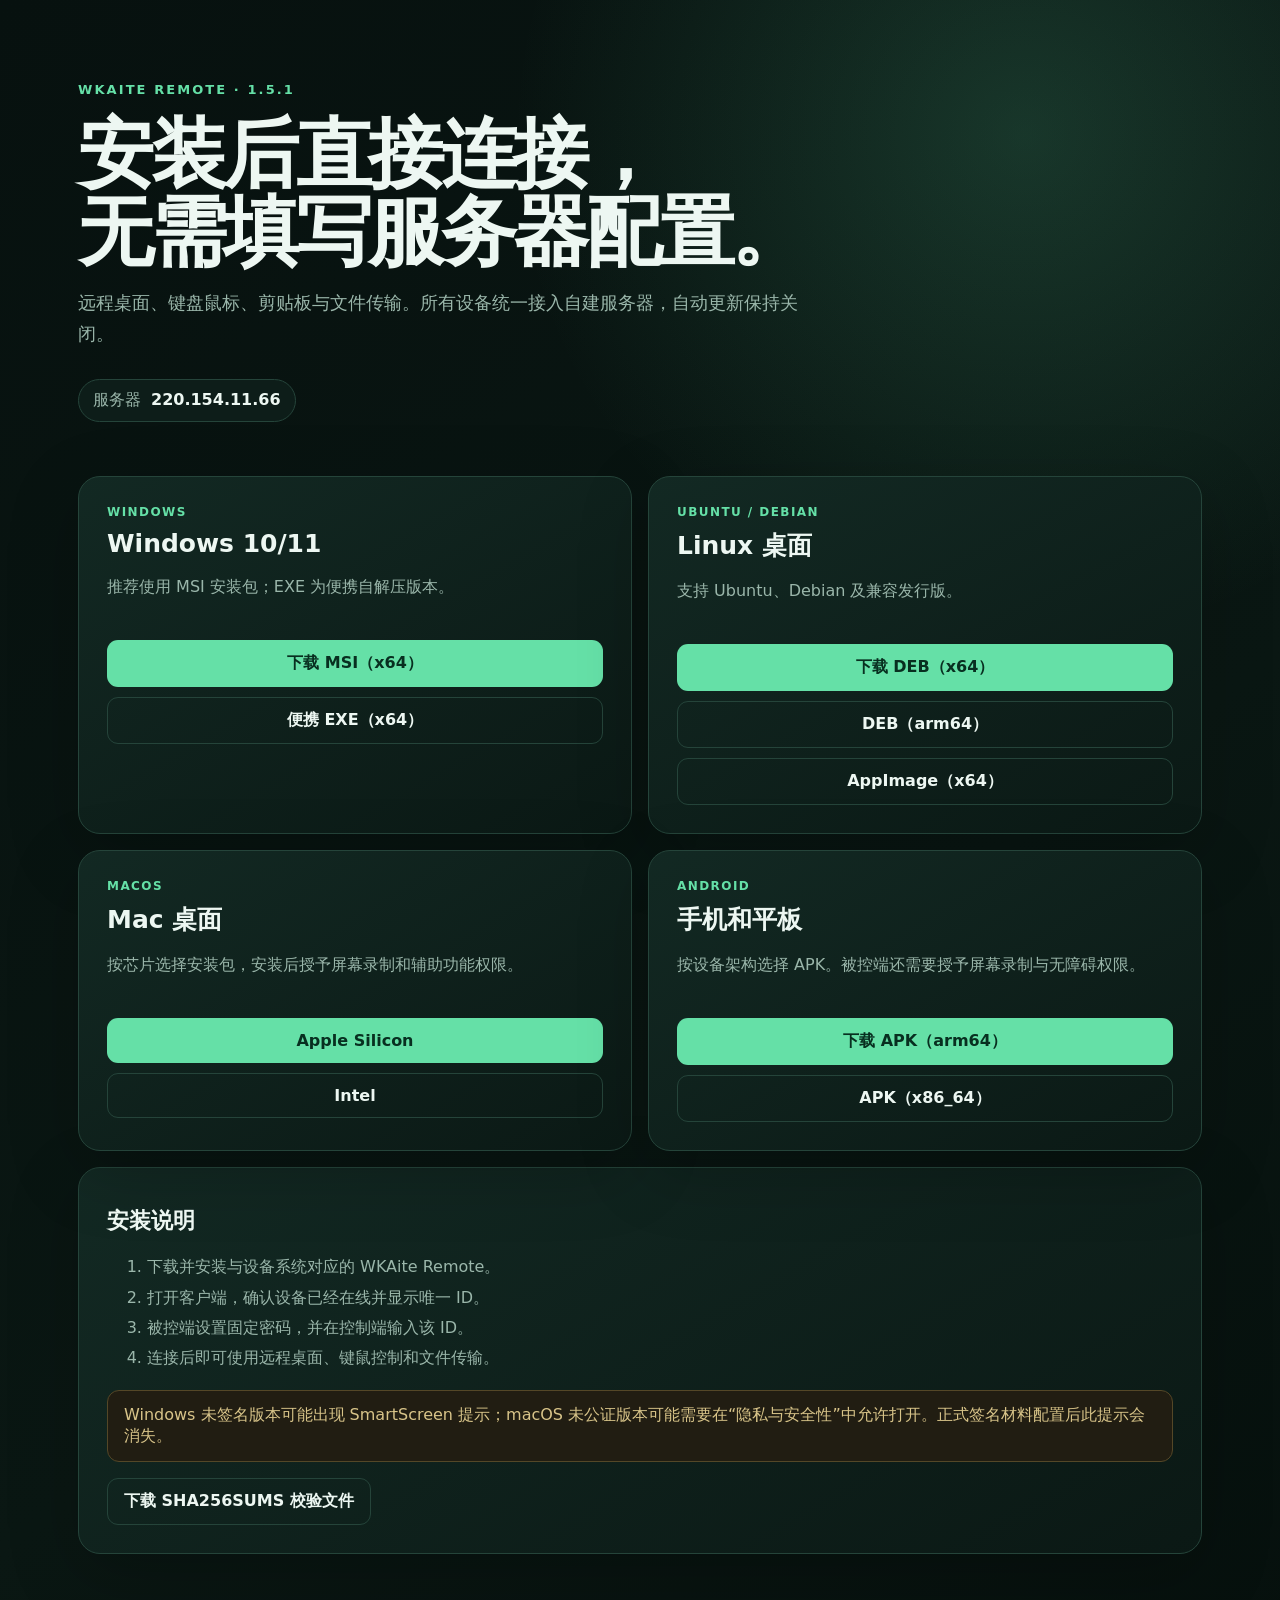
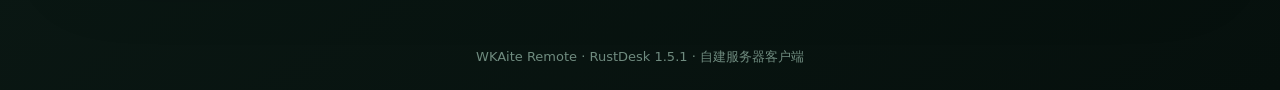
==== wkaite/download-site/index.html @ ba236d30 "feat: build WKAite Remote clients for four platforms" ====
<!doctype html>
<html lang="zh-CN">
<head>
  <meta charset="utf-8">
  <meta name="viewport" content="width=device-width, initial-scale=1">
  <meta name="description" content="WKAite Remote 自建服务器客户端下载">
  <title>WKAite Remote 下载</title>
  <link rel="stylesheet" href="styles.css">
</head>
<body>
  <header class="hero">
    <div class="eyebrow">WKAITE REMOTE · 1.5.1</div>
    <h1>安装后直接连接，<br>无需填写服务器配置。</h1>
    <p>远程桌面、键盘鼠标、剪贴板与文件传输。所有设备统一接入自建服务器，自动更新保持关闭。</p>
    <div class="server">服务器 <strong>220.154.11.66</strong></div>
  </header>

  <main>
    <section class="grid" aria-label="下载平台">
      <article class="card">
        <div class="platform">Windows</div>
        <h2>Windows 10/11</h2>
        <p>推荐使用 MSI 安装包；EXE 为便携自解压版本。</p>
        <a class="primary" data-asset="windowsMsi">下载 MSI（x64）</a>
        <a data-asset="windowsExe">便携 EXE（x64）</a>
      </article>

      <article class="card">
        <div class="platform">Ubuntu / Debian</div>
        <h2>Linux 桌面</h2>
        <p>支持 Ubuntu、Debian 及兼容发行版。</p>
        <a class="primary" data-asset="ubuntuDeb">下载 DEB（x64）</a>
        <a data-asset="ubuntuArmDeb">DEB（arm64）</a>
        <a data-asset="appImage">AppImage（x64）</a>
      </article>

      <article class="card">
        <div class="platform">macOS</div>
        <h2>Mac 桌面</h2>
        <p>按芯片选择安装包，安装后授予屏幕录制和辅助功能权限。</p>
        <a class="primary" data-asset="macArm">Apple Silicon</a>
        <a data-asset="macIntel">Intel</a>
      </article>

      <article class="card">
        <div class="platform">Android</div>
        <h2>手机和平板</h2>
        <p>按设备架构选择 APK。被控端还需要授予屏幕录制与无障碍权限。</p>
        <a class="primary" data-asset="androidArm">下载 APK（arm64）</a>
        <a data-asset="androidX64">APK（x86_64）</a>
      </article>
    </section>

    <section class="details">
      <h2>安装说明</h2>
      <ol>
        <li>下载并安装与设备系统对应的 WKAite Remote。</li>
        <li>打开客户端，确认设备已经在线并显示唯一 ID。</li>
        <li>被控端设置固定密码，并在控制端输入该 ID。</li>
        <li>连接后即可使用远程桌面、键鼠控制和文件传输。</li>
      </ol>
      <p class="note">Windows 未签名版本可能出现 SmartScreen 提示；macOS 未公证版本可能需要在“隐私与安全性”中允许打开。正式签名材料配置后此提示会消失。</p>
      <a class="checksum" data-asset="checksums">下载 SHA256SUMS 校验文件</a>
    </section>
  </main>

  <footer>WKAite Remote · RustDesk 1.5.1 · 自建服务器客户端</footer>
  <script src="release-config.js"></script>
  <script src="download.js"></script>
</body>
</html>
---- wkaite/download-site/styles.css ----
:root {
  color-scheme: dark;
  --bg: #07110f;
  --panel: #0f201c;
  --panel-2: #132a24;
  --line: #25443a;
  --text: #edf7f2;
  --muted: #9ab6aa;
  --accent: #65e0a7;
  --accent-dark: #082f20;
}
* { box-sizing: border-box; }
body {
  margin: 0;
  min-height: 100vh;
  background:
    radial-gradient(circle at 80% 8%, rgba(101, 224, 167, .17), transparent 32rem),
    linear-gradient(145deg, #07110f, #0a1713 60%, #06100d);
  color: var(--text);
  font-family: Inter, ui-sans-serif, system-ui, -apple-system, "Segoe UI", sans-serif;
}
.hero {
  max-width: 1180px;
  margin: 0 auto;
  padding: 82px 28px 54px;
}
.eyebrow {
  color: var(--accent);
  font-size: 13px;
  font-weight: 750;
  letter-spacing: .16em;
}
h1 {
  max-width: 850px;
  margin: 18px 0;
  font-size: clamp(38px, 7vw, 76px);
  line-height: 1.02;
  letter-spacing: -.045em;
}
.hero > p {
  max-width: 720px;
  color: var(--muted);
  font-size: 18px;
  line-height: 1.7;
}
.server {
  display: inline-flex;
  gap: 10px;
  margin-top: 12px;
  padding: 10px 14px;
  border: 1px solid var(--line);
  border-radius: 999px;
  color: var(--muted);
  background: rgba(15, 32, 28, .75);
}
.server strong { color: var(--text); }
main {
  max-width: 1180px;
  margin: 0 auto;
  padding: 0 28px 70px;
}
.grid {
  display: grid;
  grid-template-columns: repeat(2, minmax(0, 1fr));
  gap: 16px;
}
.card, .details {
  border: 1px solid var(--line);
  border-radius: 22px;
  background: linear-gradient(150deg, rgba(19, 42, 36, .94), rgba(11, 25, 21, .94));
  box-shadow: 0 20px 70px rgba(0, 0, 0, .22);
}
.card { padding: 28px; }
.platform {
  color: var(--accent);
  font-size: 12px;
  font-weight: 800;
  letter-spacing: .12em;
  text-transform: uppercase;
}
h2 { margin: 10px 0 8px; font-size: 25px; }
.card p { min-height: 50px; color: var(--muted); line-height: 1.6; }
a {
  display: flex;
  justify-content: center;
  margin-top: 10px;
  padding: 12px 16px;
  border: 1px solid var(--line);
  border-radius: 11px;
  color: var(--text);
  font-weight: 650;
  text-decoration: none;
}
a:hover { border-color: var(--accent); }
a.primary {
  border-color: transparent;
  background: var(--accent);
  color: var(--accent-dark);
}
.details { margin-top: 16px; padding: 28px; }
.details h2 { font-size: 22px; }
.details ol { color: var(--muted); line-height: 1.9; }
.note {
  padding: 14px 16px;
  border: 1px solid #544727;
  border-radius: 12px;
  color: #d8c489;
  background: #211d12;
}
.checksum { width: fit-content; }
footer {
  padding: 24px;
  color: #6f8b7f;
  text-align: center;
  font-size: 13px;
}
@media (max-width: 720px) {
  .hero { padding-top: 58px; }
  .grid { grid-template-columns: 1fr; }
  .card p { min-height: 0; }
}
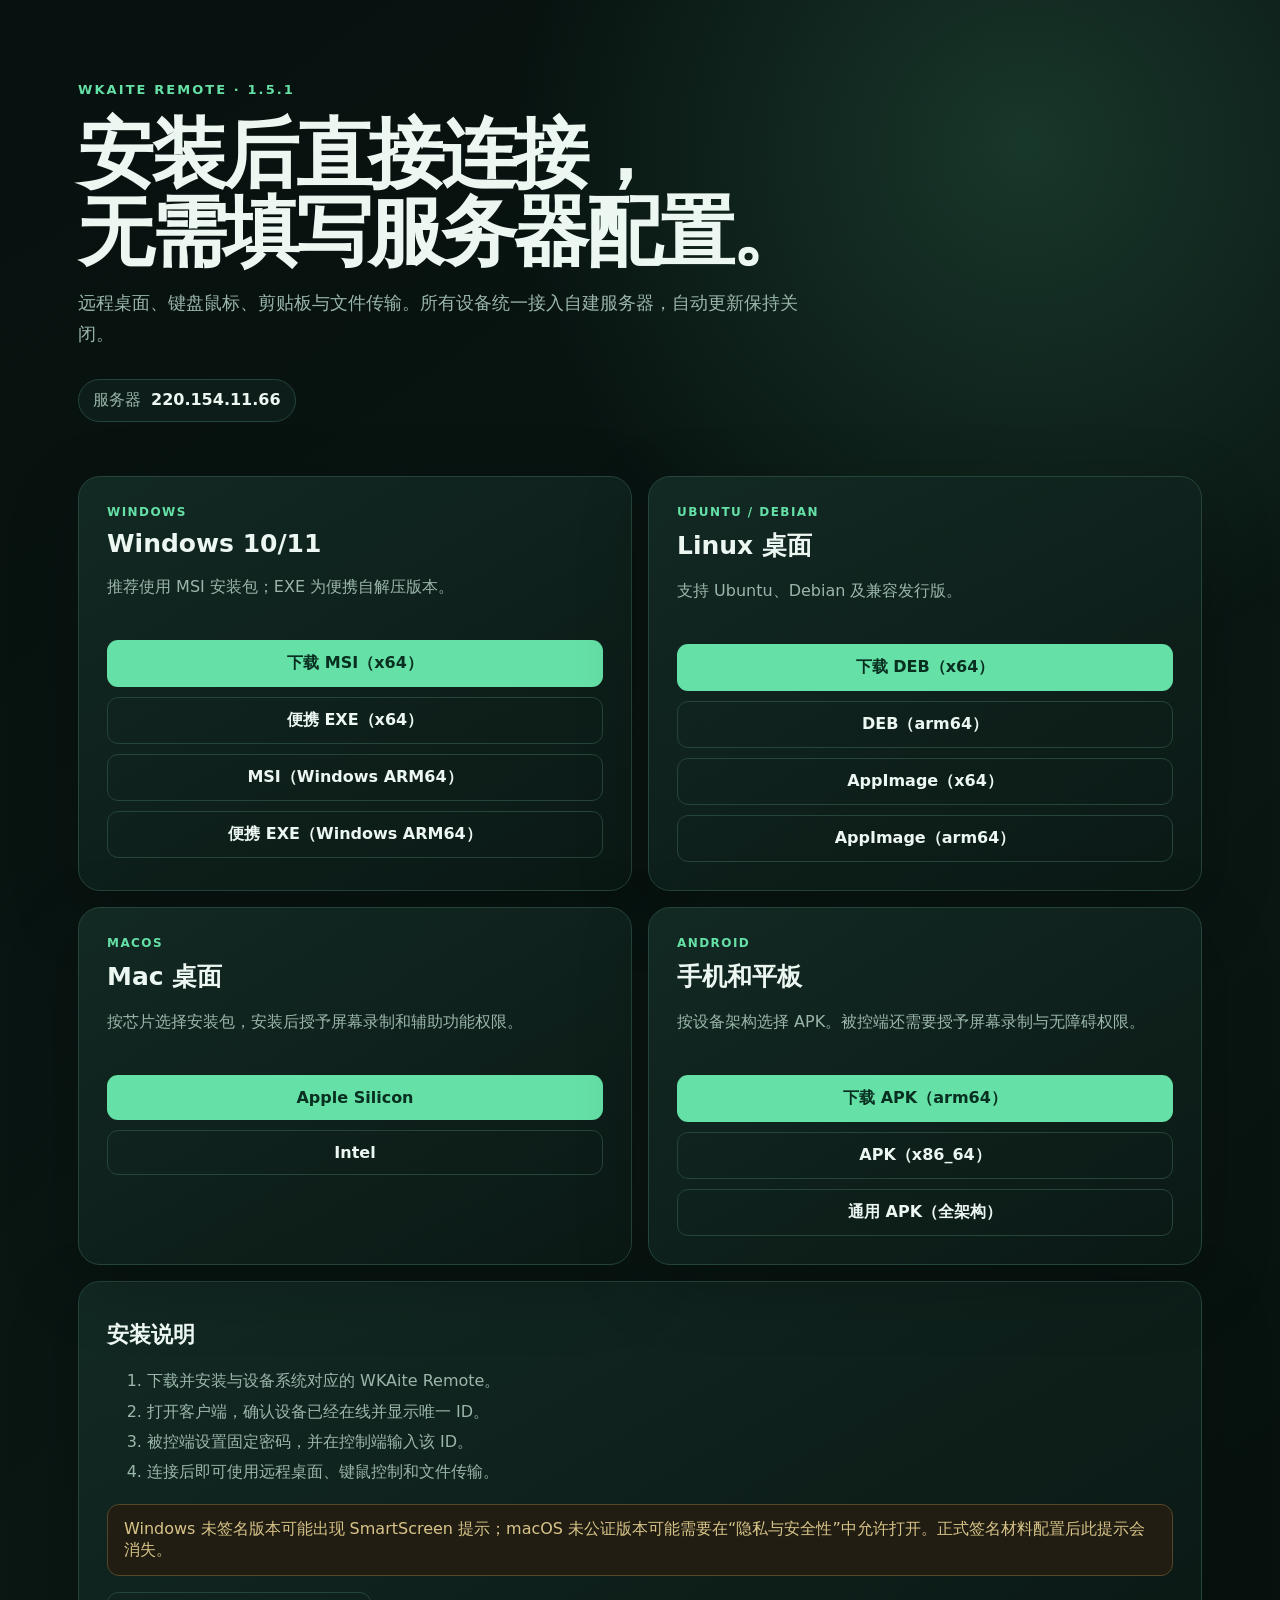
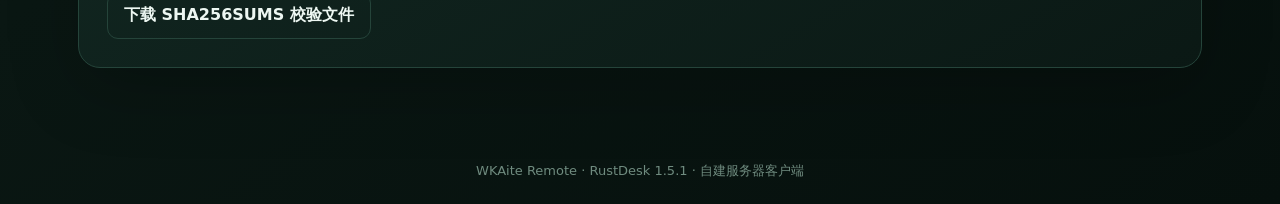
==== commit 897cdc30: "feat: add all release architecture links" ====
--- a/wkaite/download-site/index.html
+++ b/wkaite/download-site/index.html
@@ -23,6 +23,8 @@
         <p>推荐使用 MSI 安装包；EXE 为便携自解压版本。</p>
         <a class="primary" data-asset="windowsMsi">下载 MSI（x64）</a>
         <a data-asset="windowsExe">便携 EXE（x64）</a>
+        <a data-asset="windowsArmMsi">MSI（Windows ARM64）</a>
+        <a data-asset="windowsArmExe">便携 EXE（Windows ARM64）</a>
       </article>
 
       <article class="card">
@@ -32,6 +34,7 @@
         <a class="primary" data-asset="ubuntuDeb">下载 DEB（x64）</a>
         <a data-asset="ubuntuArmDeb">DEB（arm64）</a>
         <a data-asset="appImage">AppImage（x64）</a>
+        <a data-asset="appImageArm">AppImage（arm64）</a>
       </article>
 
       <article class="card">
@@ -48,6 +51,7 @@
         <p>按设备架构选择 APK。被控端还需要授予屏幕录制与无障碍权限。</p>
         <a class="primary" data-asset="androidArm">下载 APK（arm64）</a>
         <a data-asset="androidX64">APK（x86_64）</a>
+        <a data-asset="androidUniversal">通用 APK（全架构）</a>
       </article>
     </section>
 
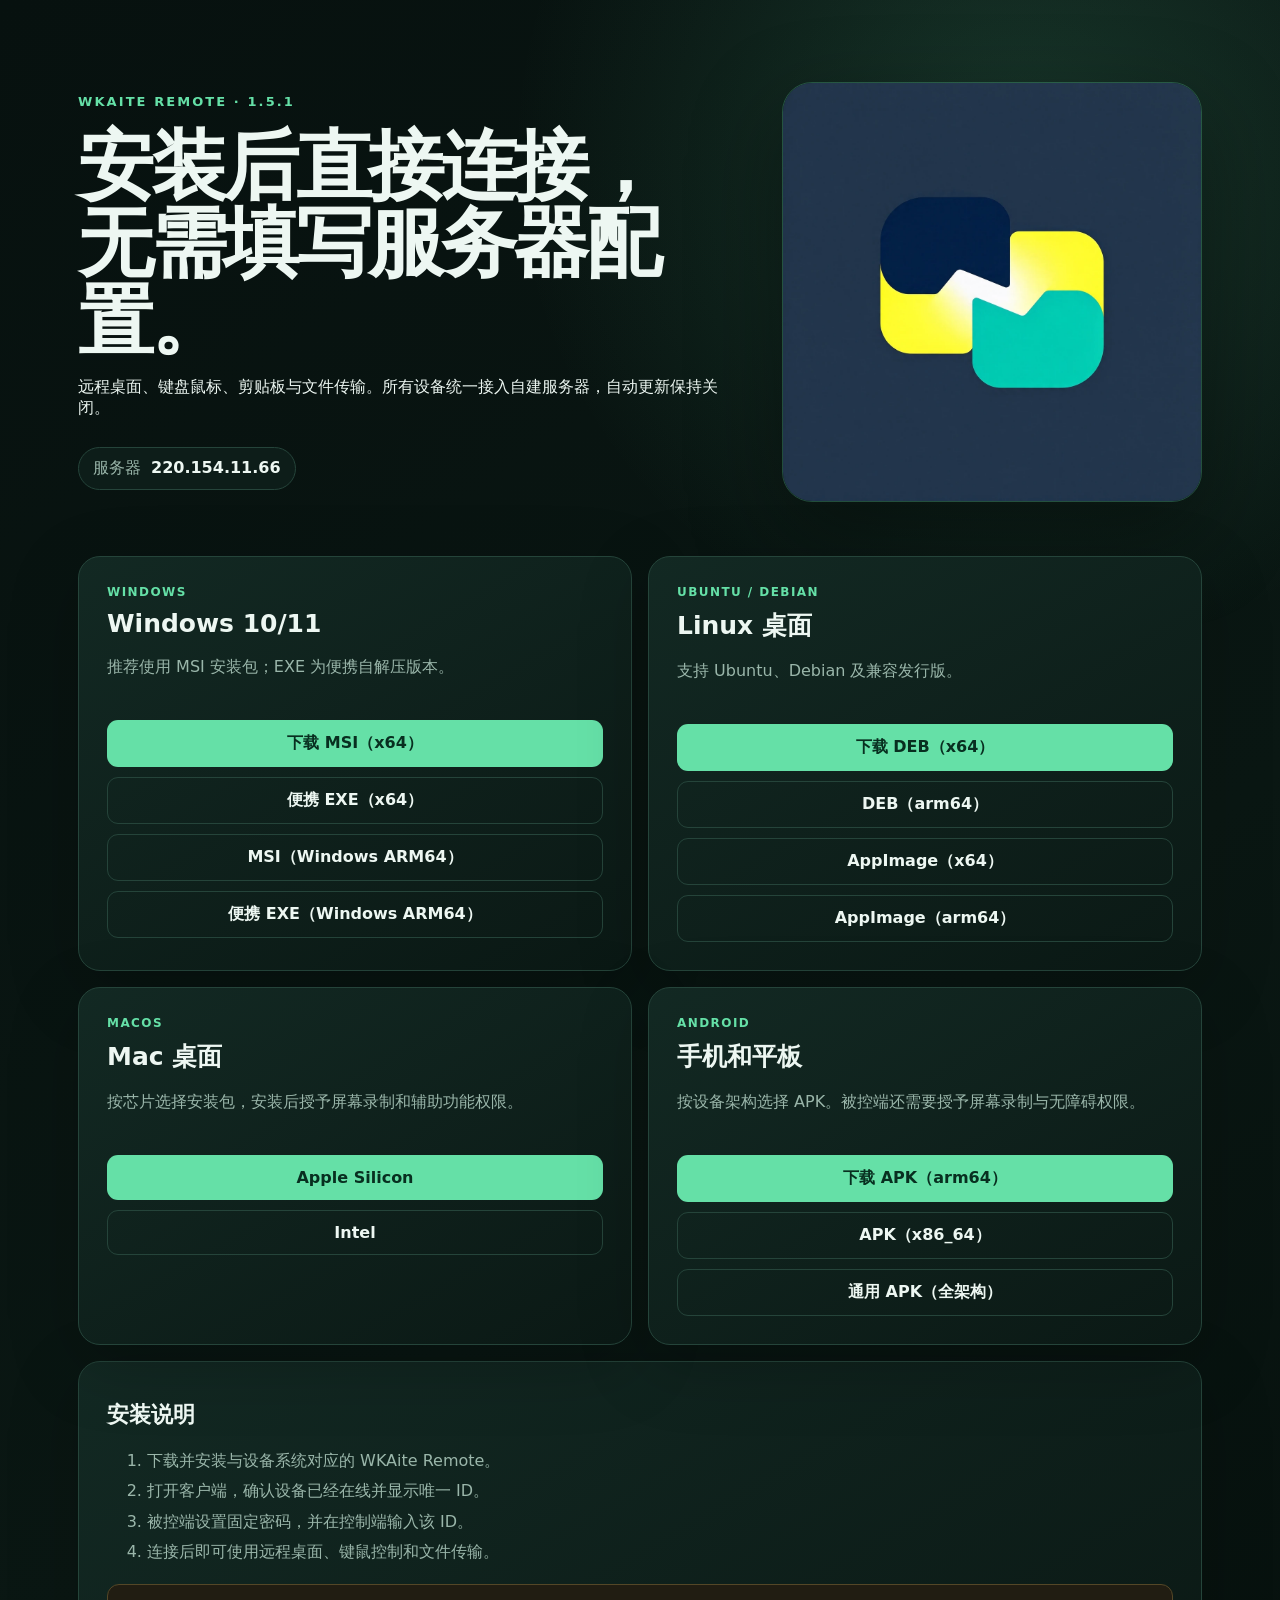
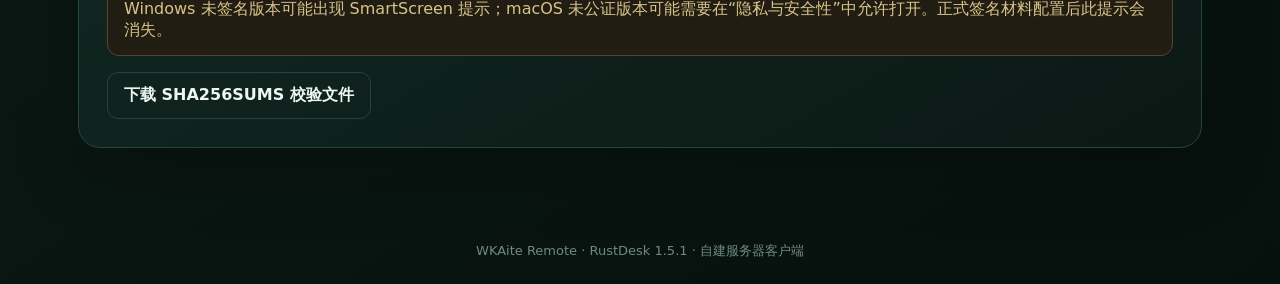
==== commit 6564ac8f: "feat: apply approved cover to all client icons" ====
--- a/wkaite/download-site/index.html
+++ b/wkaite/download-site/index.html
@@ -9,10 +9,13 @@
 </head>
 <body>
   <header class="hero">
-    <div class="eyebrow">WKAITE REMOTE · 1.5.1</div>
-    <h1>安装后直接连接，<br>无需填写服务器配置。</h1>
-    <p>远程桌面、键盘鼠标、剪贴板与文件传输。所有设备统一接入自建服务器，自动更新保持关闭。</p>
-    <div class="server">服务器 <strong>220.154.11.66</strong></div>
+    <div class="hero-copy">
+      <div class="eyebrow">WKAITE REMOTE · 1.5.1</div>
+      <h1>安装后直接连接，<br>无需填写服务器配置。</h1>
+      <p>远程桌面、键盘鼠标、剪贴板与文件传输。所有设备统一接入自建服务器，自动更新保持关闭。</p>
+      <div class="server">服务器 <strong>220.154.11.66</strong></div>
+    </div>
+    <img class="cover" src="cover.webp" alt="WKAite Remote 软件封面" width="460" height="460">
   </header>
 
   <main>
--- a/wkaite/download-site/styles.css
+++ b/wkaite/download-site/styles.css
@@ -20,9 +20,21 @@
   font-family: Inter, ui-sans-serif, system-ui, -apple-system, "Segoe UI", sans-serif;
 }
 .hero {
+  display: grid;
+  grid-template-columns: minmax(0, 1fr) minmax(260px, 420px);
+  align-items: center;
+  gap: 42px;
   max-width: 1180px;
   margin: 0 auto;
   padding: 82px 28px 54px;
+}
+.hero-copy { min-width: 0; }
+.cover {
+  width: 100%;
+  height: auto;
+  border: 1px solid rgba(101, 224, 167, .25);
+  border-radius: 30px;
+  box-shadow: 0 32px 90px rgba(0, 0, 0, .38);
 }
 .eyebrow {
   color: var(--accent);
@@ -114,8 +126,14 @@
   text-align: center;
   font-size: 13px;
 }
+@media (max-width: 820px) {
+  .hero {
+    grid-template-columns: 1fr;
+    padding-top: 58px;
+  }
+  .cover { max-width: 420px; }
+}
 @media (max-width: 720px) {
-  .hero { padding-top: 58px; }
   .grid { grid-template-columns: 1fr; }
   .card p { min-height: 0; }
 }
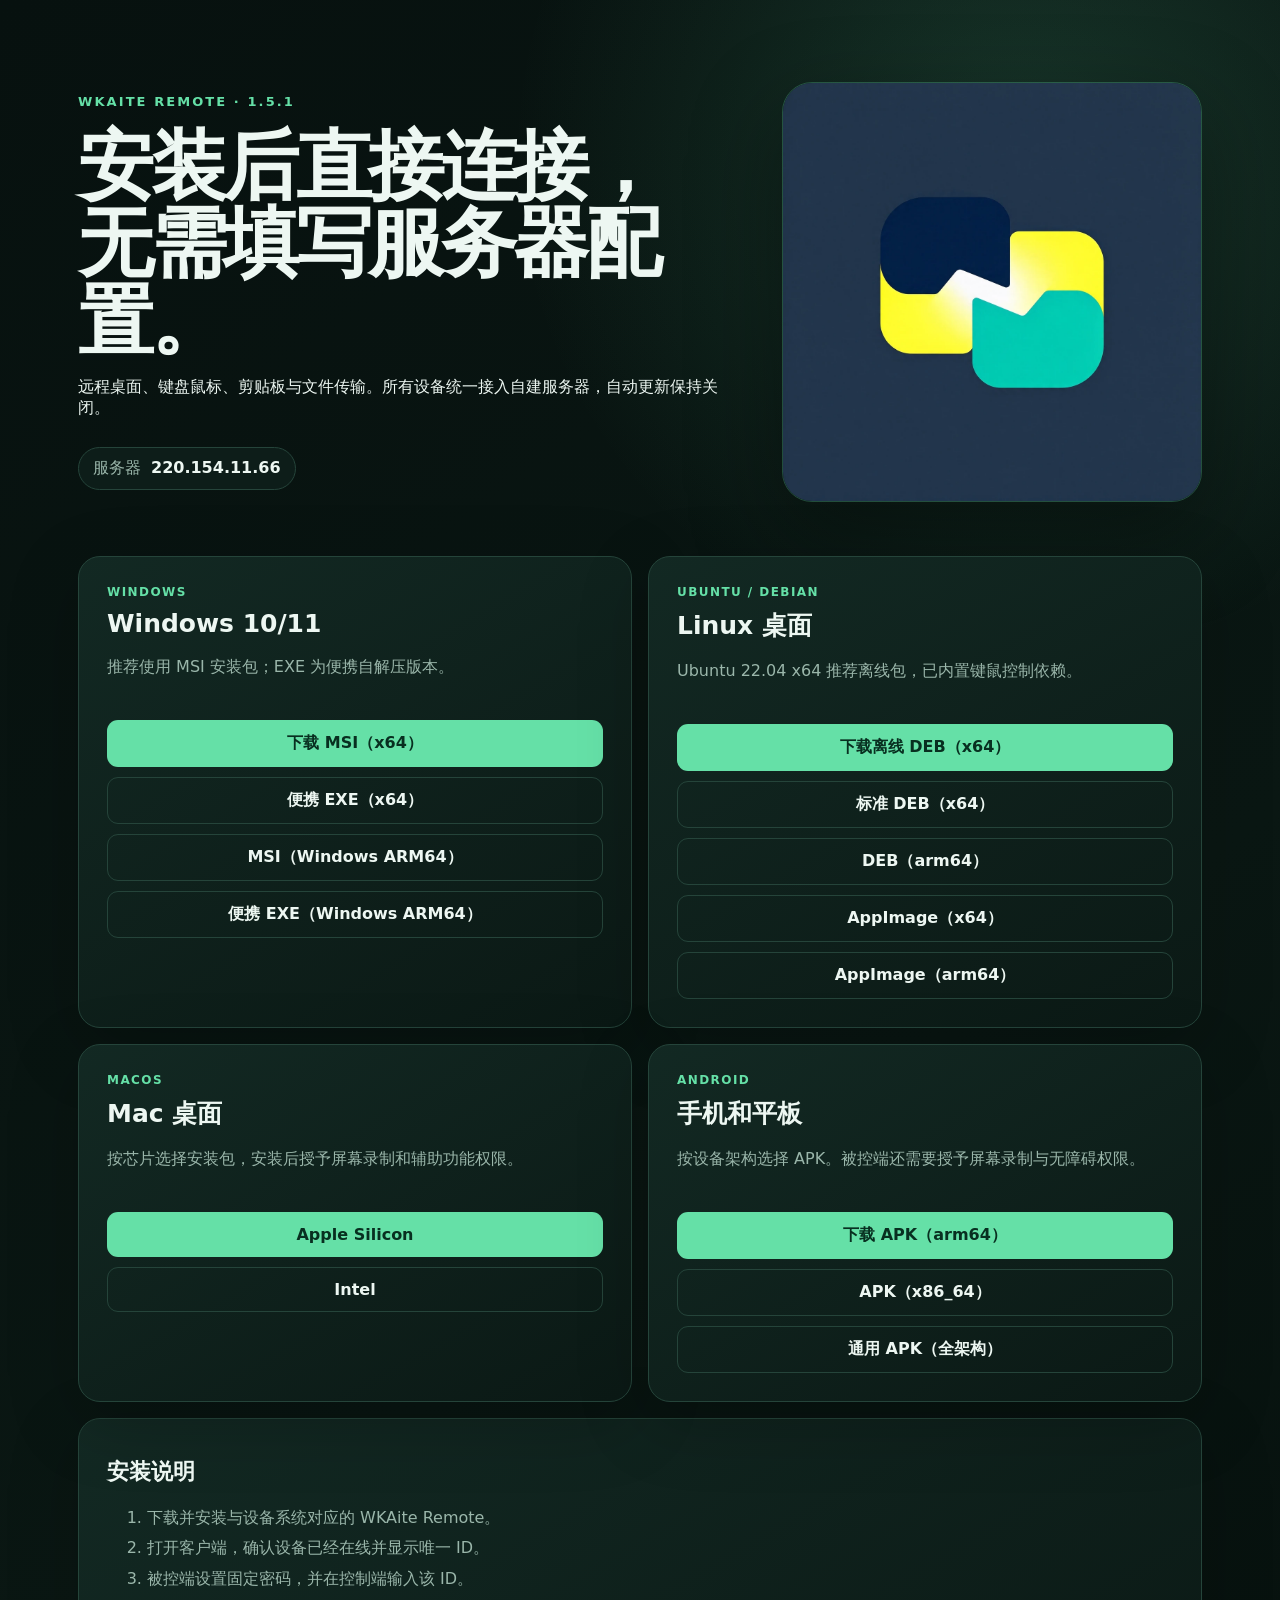
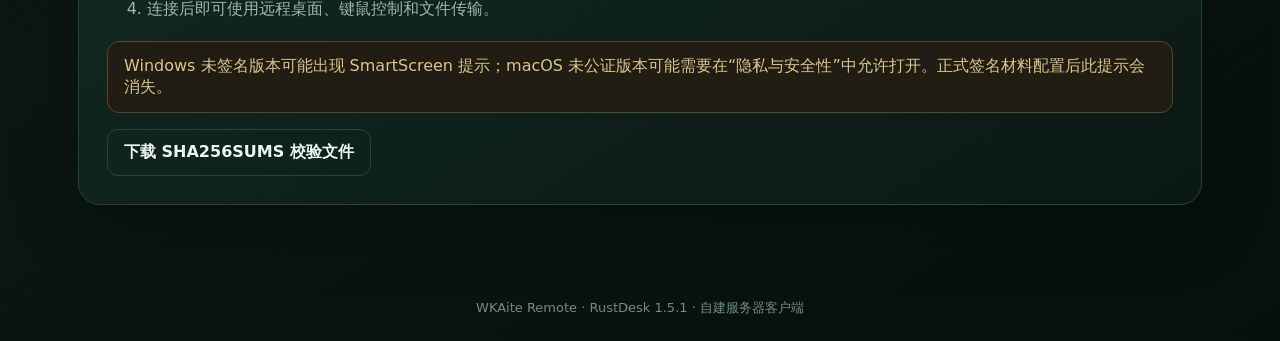
==== commit 38f579ca: "release: recommend offline Ubuntu package" ====
--- a/wkaite/download-site/index.html
+++ b/wkaite/download-site/index.html
@@ -5,7 +5,7 @@
   <meta name="viewport" content="width=device-width, initial-scale=1">
   <meta name="description" content="WKAite Remote 自建服务器客户端下载">
   <title>WKAite Remote 下载</title>
-  <link rel="stylesheet" href="styles.css">
+  <link rel="stylesheet" href="styles.css?v=1.5.1.2">
 </head>
 <body>
   <header class="hero">
@@ -33,8 +33,9 @@
       <article class="card">
         <div class="platform">Ubuntu / Debian</div>
         <h2>Linux 桌面</h2>
-        <p>支持 Ubuntu、Debian 及兼容发行版。</p>
-        <a class="primary" data-asset="ubuntuDeb">下载 DEB（x64）</a>
+        <p>Ubuntu 22.04 x64 推荐离线包，已内置键鼠控制依赖。</p>
+        <a class="primary" data-asset="ubuntuOffline">下载离线 DEB（x64）</a>
+        <a data-asset="ubuntuDeb">标准 DEB（x64）</a>
         <a data-asset="ubuntuArmDeb">DEB（arm64）</a>
         <a data-asset="appImage">AppImage（x64）</a>
         <a data-asset="appImageArm">AppImage（arm64）</a>
@@ -72,7 +73,7 @@
   </main>
 
   <footer>WKAite Remote · RustDesk 1.5.1 · 自建服务器客户端</footer>
-  <script src="release-config.js"></script>
-  <script src="download.js"></script>
+  <script src="release-config.js?v=1.5.1.2"></script>
+  <script src="download.js?v=1.5.1.2"></script>
 </body>
 </html>
